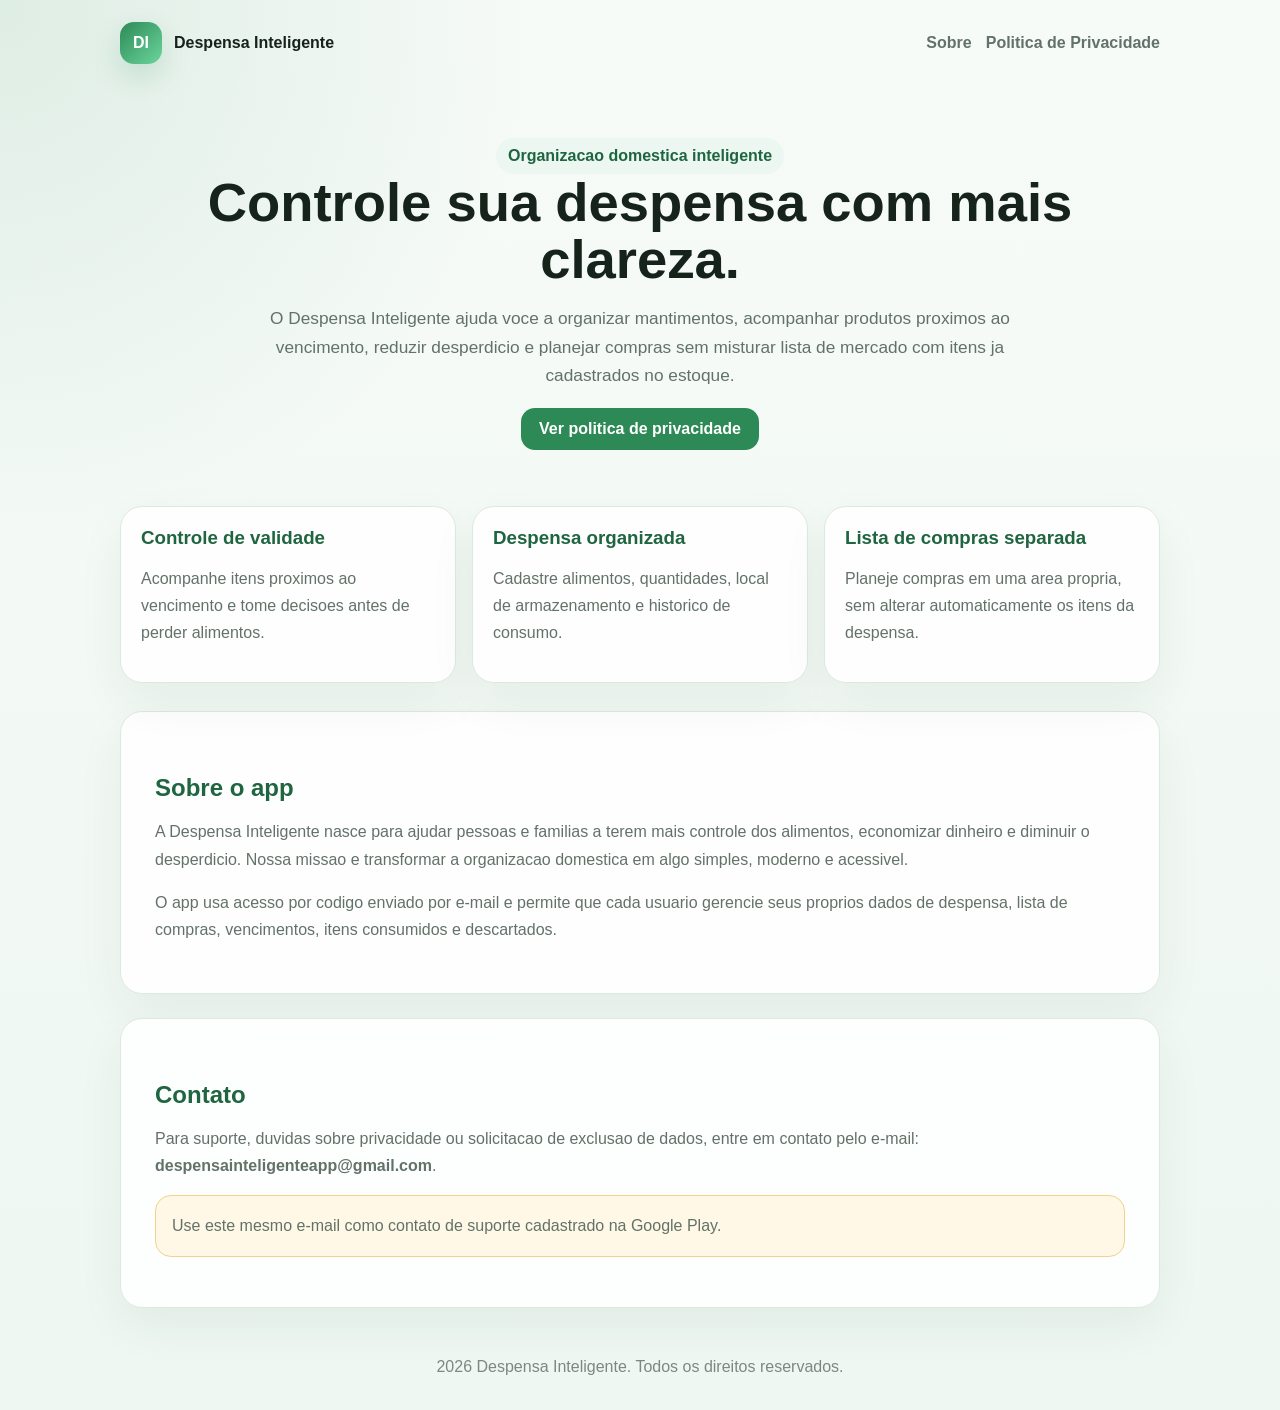
==== index.html @ 1e587ed7 "Pages" ====
<!doctype html>
<html lang="pt-BR">
<head>
  <meta charset="utf-8" />
  <meta name="viewport" content="width=device-width, initial-scale=1" />
  <title>Despensa Inteligente</title>
  <meta name="description" content="Organize sua despensa, acompanhe vencimentos e planeje compras com praticidade." />
  <link rel="stylesheet" href="styles.css" />
</head>
<body>
  <header class="container topbar">
    <div class="brand">
      <span class="brand-mark">DI</span>
      <span>Despensa Inteligente</span>
    </div>
    <nav class="nav" aria-label="Navegacao principal">
      <a href="index.html">Sobre</a>
      <a href="privacy.html">Politica de Privacidade</a>
    </nav>
  </header>

  <main class="container">
    <section class="hero">
      <span class="badge">Organizacao domestica inteligente</span>
      <h1>Controle sua despensa com mais clareza.</h1>
      <p>
        O Despensa Inteligente ajuda voce a organizar mantimentos, acompanhar produtos proximos ao vencimento,
        reduzir desperdicio e planejar compras sem misturar lista de mercado com itens ja cadastrados no estoque.
      </p>
      <a class="cta" href="privacy.html">Ver politica de privacidade</a>
    </section>

    <section class="grid" aria-label="Recursos principais">
      <article class="card">
        <h3>Controle de validade</h3>
        <p>Acompanhe itens proximos ao vencimento e tome decisoes antes de perder alimentos.</p>
      </article>
      <article class="card">
        <h3>Despensa organizada</h3>
        <p>Cadastre alimentos, quantidades, local de armazenamento e historico de consumo.</p>
      </article>
      <article class="card">
        <h3>Lista de compras separada</h3>
        <p>Planeje compras em uma area propria, sem alterar automaticamente os itens da despensa.</p>
      </article>
    </section>

    <section class="content">
      <h2>Sobre o app</h2>
      <p>
        A Despensa Inteligente nasce para ajudar pessoas e familias a terem mais controle dos alimentos,
        economizar dinheiro e diminuir o desperdicio. Nossa missao e transformar a organizacao domestica
        em algo simples, moderno e acessivel.
      </p>
      <p>
        O app usa acesso por codigo enviado por e-mail e permite que cada usuario gerencie seus proprios
        dados de despensa, lista de compras, vencimentos, itens consumidos e descartados.
      </p>
    </section>

    <section class="content">
      <h2>Contato</h2>
      <p>
        Para suporte, duvidas sobre privacidade ou solicitacao de exclusao de dados, entre em contato pelo e-mail:
        <strong>despensainteligenteapp@gmail.com</strong>.
      </p>
      <p class="notice">
        Use este mesmo e-mail como contato de suporte cadastrado na Google Play.
      </p>
    </section>
  </main>

  <footer class="container">
    <span id="year"></span> Despensa Inteligente. Todos os direitos reservados.
  </footer>

  <script>
    document.getElementById("year").textContent = new Date().getFullYear();
  </script>
</body>
</html>
---- styles.css ----
* {
  box-sizing: border-box;
}

:root {
  --bg: #f6faf7;
  --surface: #ffffff;
  --primary: #2d8a56;
  --primary-dark: #1f6540;
  --text: #16231b;
  --muted: #637268;
  --border: #dce9e1;
  --soft: #edf7f1;
}

body {
  margin: 0;
  font-family: Inter, "Segoe UI", Arial, sans-serif;
  color: var(--text);
  background:
    radial-gradient(circle at top left, rgba(45, 138, 86, 0.12), transparent 34rem),
    linear-gradient(180deg, #f7fbf8 0%, #eef7f2 100%);
}

a {
  color: var(--primary-dark);
  font-weight: 700;
}

.container {
  width: min(1040px, 92%);
  margin: 0 auto;
}

.topbar {
  display: flex;
  align-items: center;
  justify-content: space-between;
  gap: 18px;
  padding: 22px 0;
}

.brand {
  display: flex;
  align-items: center;
  gap: 12px;
  font-weight: 800;
}

.brand-mark {
  display: grid;
  place-items: center;
  width: 42px;
  height: 42px;
  border-radius: 14px;
  color: #ffffff;
  background: linear-gradient(135deg, var(--primary), #6bd59c);
  box-shadow: 0 12px 28px rgba(45, 138, 86, 0.18);
}

.nav {
  display: flex;
  gap: 14px;
  flex-wrap: wrap;
}

.nav a {
  color: var(--muted);
  text-decoration: none;
}

.hero {
  padding: 52px 0 28px;
  text-align: center;
}

.hero h1 {
  margin: 0;
  font-size: clamp(2rem, 5vw, 3.4rem);
  line-height: 1.05;
}

.hero p {
  max-width: 760px;
  margin: 16px auto 0;
  color: var(--muted);
  font-size: 1.08rem;
  line-height: 1.65;
}

.grid {
  display: grid;
  grid-template-columns: repeat(auto-fit, minmax(230px, 1fr));
  gap: 16px;
  margin: 28px 0;
}

.card,
.content {
  background: rgba(255, 255, 255, 0.9);
  border: 1px solid var(--border);
  border-radius: 22px;
  box-shadow: 0 18px 48px rgba(21, 46, 30, 0.06);
}

.card {
  padding: 20px;
}

.card h2,
.card h3,
.content h2 {
  margin: 0 0 10px;
  color: var(--primary-dark);
}

.card p,
.content p,
.content li {
  color: var(--muted);
  line-height: 1.7;
}

.content {
  padding: clamp(20px, 4vw, 34px);
  margin: 0 0 24px;
}

.content h1 {
  margin: 0 0 8px;
  font-size: clamp(1.8rem, 4vw, 2.8rem);
}

.content h2 {
  margin-top: 28px;
}

.badge {
  display: inline-flex;
  align-items: center;
  gap: 8px;
  padding: 9px 12px;
  border-radius: 999px;
  color: var(--primary-dark);
  background: var(--soft);
  font-weight: 800;
}

.cta {
  display: inline-flex;
  margin-top: 18px;
  padding: 12px 18px;
  border-radius: 14px;
  color: #ffffff;
  background: var(--primary);
  text-decoration: none;
}

.notice {
  padding: 16px;
  border-radius: 16px;
  background: #fff8e7;
  border: 1px solid #f0d28a;
  color: #6c5520;
}

footer {
  padding: 26px 0 34px;
  color: #7b8981;
  text-align: center;
}

@media (max-width: 640px) {
  .topbar {
    align-items: flex-start;
    flex-direction: column;
  }
}
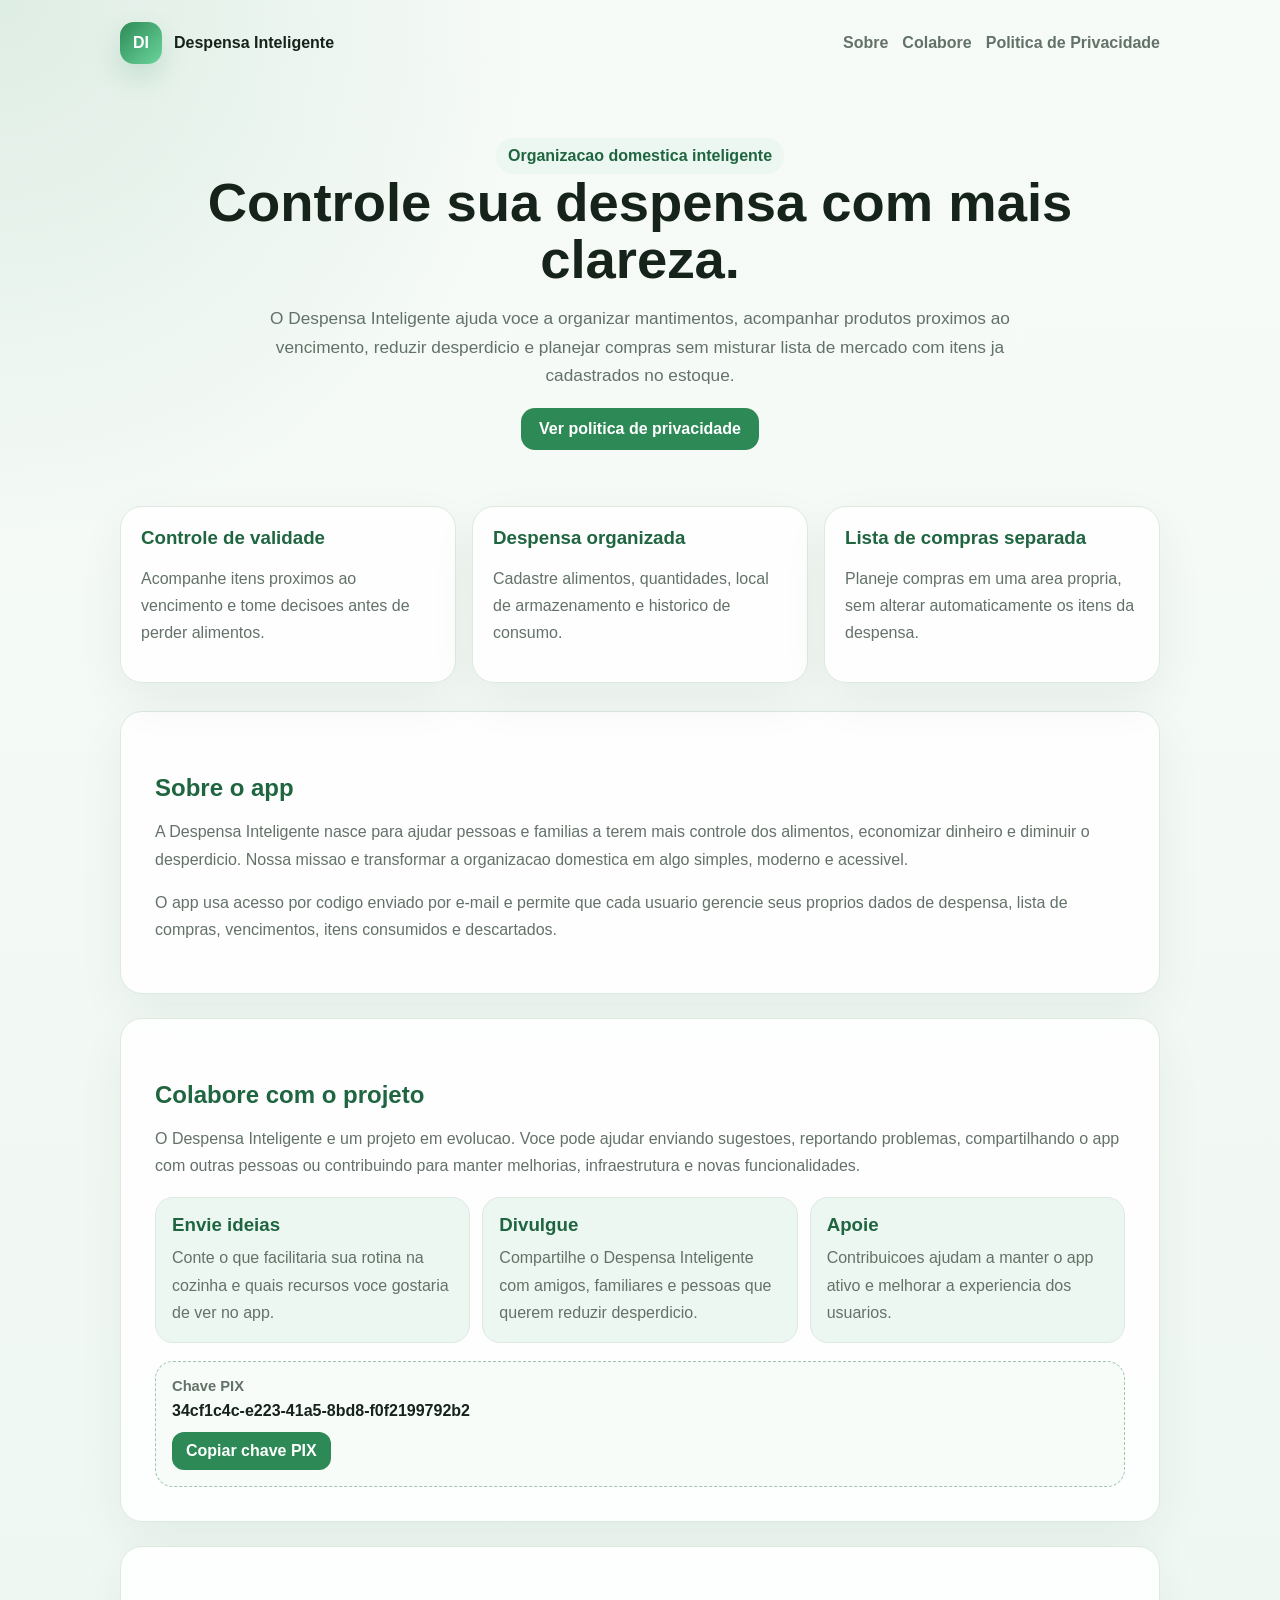
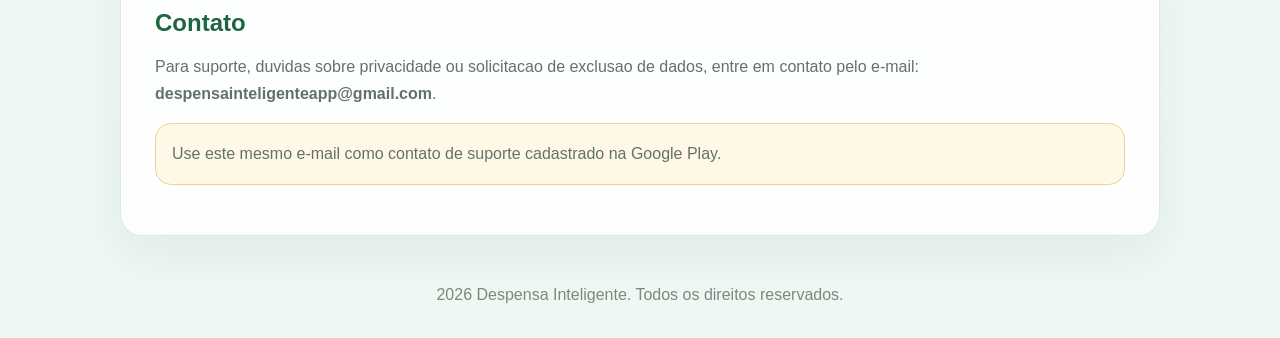
==== commit 168b6ca4: "Pages" ====
--- a/index.html
+++ b/index.html
@@ -15,6 +15,7 @@
     </div>
     <nav class="nav" aria-label="Navegacao principal">
       <a href="index.html">Sobre</a>
+      <a href="#colabore">Colabore</a>
       <a href="privacy.html">Politica de Privacidade</a>
     </nav>
   </header>
@@ -58,6 +59,34 @@
       </p>
     </section>
 
+    <section class="content" id="colabore">
+      <h2>Colabore com o projeto</h2>
+      <p>
+        O Despensa Inteligente e um projeto em evolucao. Voce pode ajudar enviando sugestoes,
+        reportando problemas, compartilhando o app com outras pessoas ou contribuindo para manter
+        melhorias, infraestrutura e novas funcionalidades.
+      </p>
+      <div class="collab-grid">
+        <article>
+          <h3>Envie ideias</h3>
+          <p>Conte o que facilitaria sua rotina na cozinha e quais recursos voce gostaria de ver no app.</p>
+        </article>
+        <article>
+          <h3>Divulgue</h3>
+          <p>Compartilhe o Despensa Inteligente com amigos, familiares e pessoas que querem reduzir desperdicio.</p>
+        </article>
+        <article>
+          <h3>Apoie</h3>
+          <p>Contribuicoes ajudam a manter o app ativo e melhorar a experiencia dos usuarios.</p>
+        </article>
+      </div>
+      <div class="pix-box">
+        <span>Chave PIX</span>
+        <strong id="pix-key">34cf1c4c-e223-41a5-8bd8-f0f2199792b2</strong>
+        <button type="button" onclick="copyPixKey()">Copiar chave PIX</button>
+      </div>
+    </section>
+
     <section class="content">
       <h2>Contato</h2>
       <p>
@@ -76,6 +105,11 @@
 
   <script>
     document.getElementById("year").textContent = new Date().getFullYear();
+
+    function copyPixKey() {
+      const pixKey = document.getElementById("pix-key").textContent;
+      navigator.clipboard.writeText(pixKey);
+    }
   </script>
 </body>
 </html>
--- a/styles.css
+++ b/styles.css
@@ -164,6 +164,63 @@
   color: #6c5520;
 }
 
+.collab-grid {
+  display: grid;
+  grid-template-columns: repeat(auto-fit, minmax(190px, 1fr));
+  gap: 12px;
+  margin-top: 18px;
+}
+
+.collab-grid article {
+  padding: 16px;
+  border: 1px solid var(--border);
+  border-radius: 18px;
+  background: var(--soft);
+}
+
+.collab-grid h3 {
+  margin: 0 0 8px;
+  color: var(--primary-dark);
+}
+
+.collab-grid p {
+  margin: 0;
+}
+
+.pix-box {
+  display: grid;
+  gap: 8px;
+  margin-top: 18px;
+  padding: 16px;
+  border: 1px dashed rgba(45, 138, 86, 0.45);
+  border-radius: 18px;
+  background: #f8fcf9;
+}
+
+.pix-box span {
+  color: var(--muted);
+  font-size: 0.92rem;
+  font-weight: 700;
+}
+
+.pix-box strong {
+  color: var(--text);
+  word-break: break-all;
+}
+
+.pix-box button {
+  width: fit-content;
+  margin-top: 4px;
+  padding: 10px 14px;
+  border: 0;
+  border-radius: 12px;
+  color: #ffffff;
+  background: var(--primary);
+  cursor: pointer;
+  font: inherit;
+  font-weight: 800;
+}
+
 footer {
   padding: 26px 0 34px;
   color: #7b8981;
